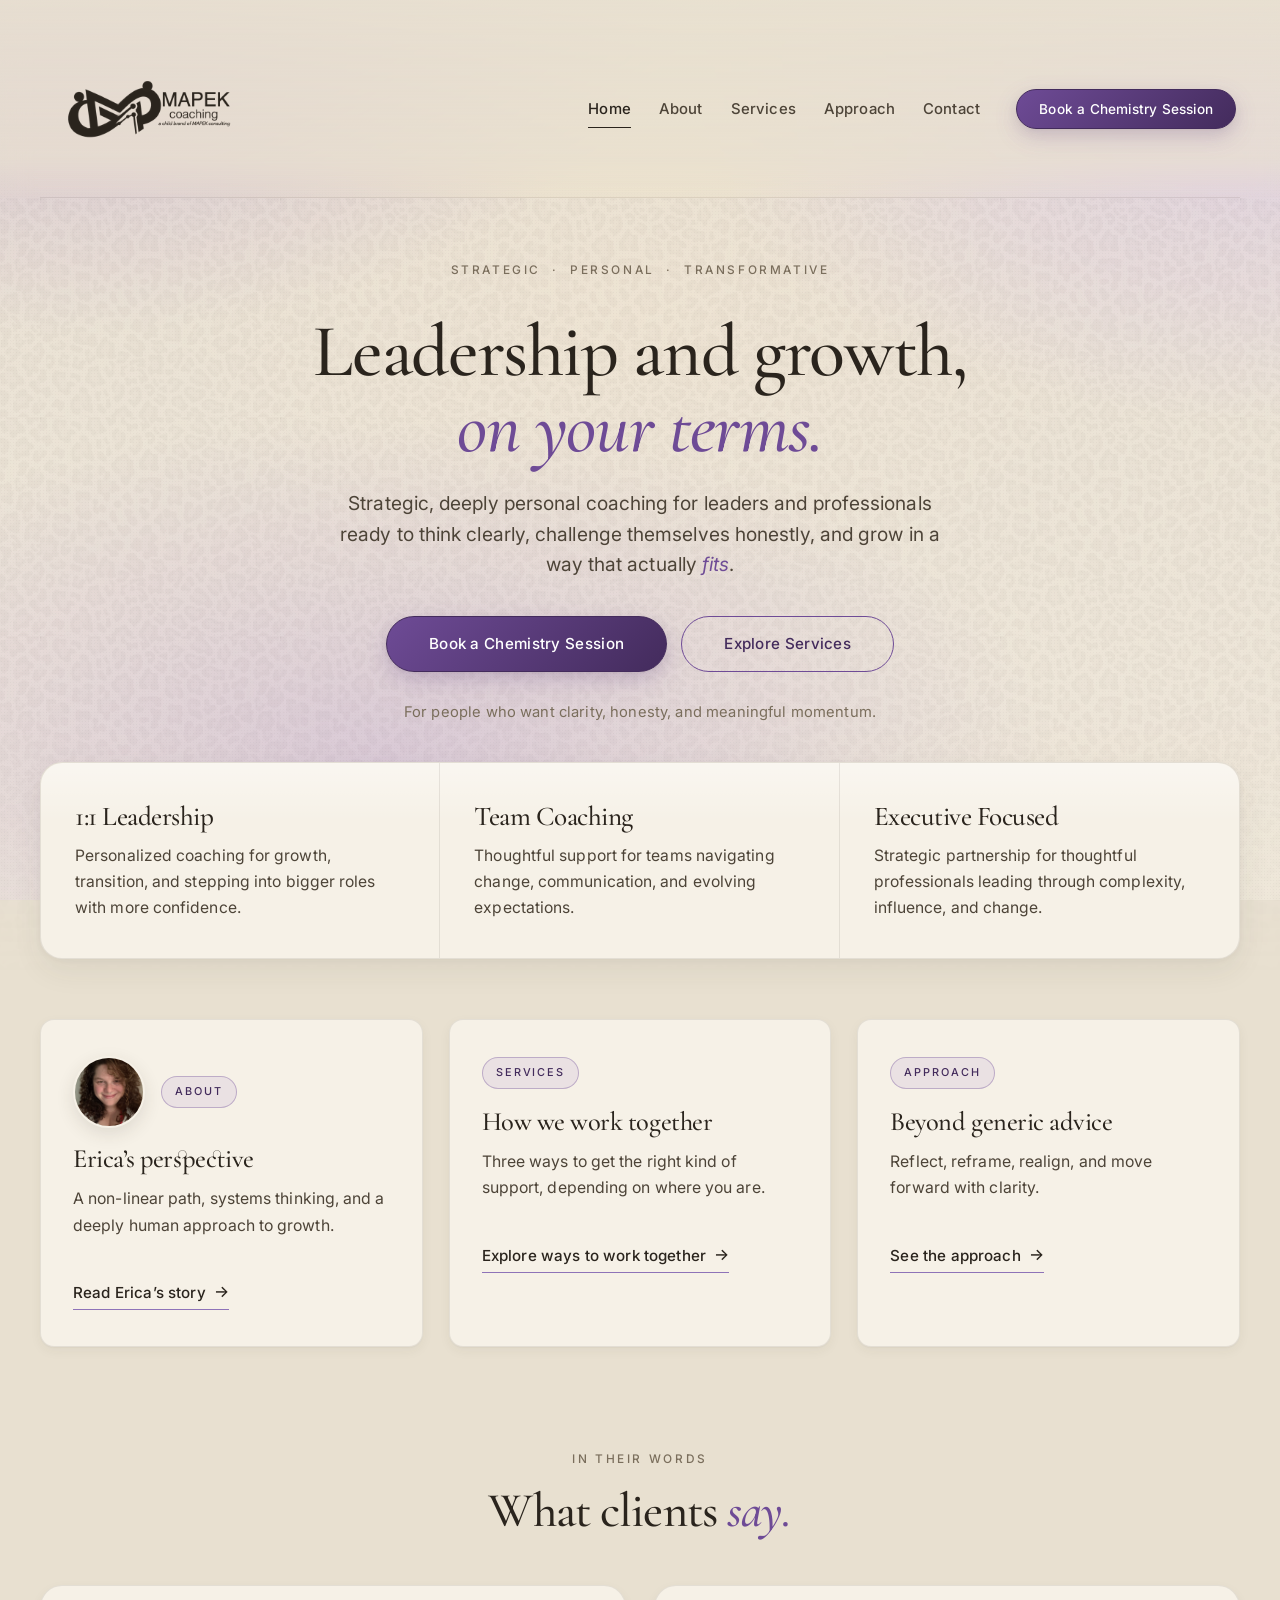
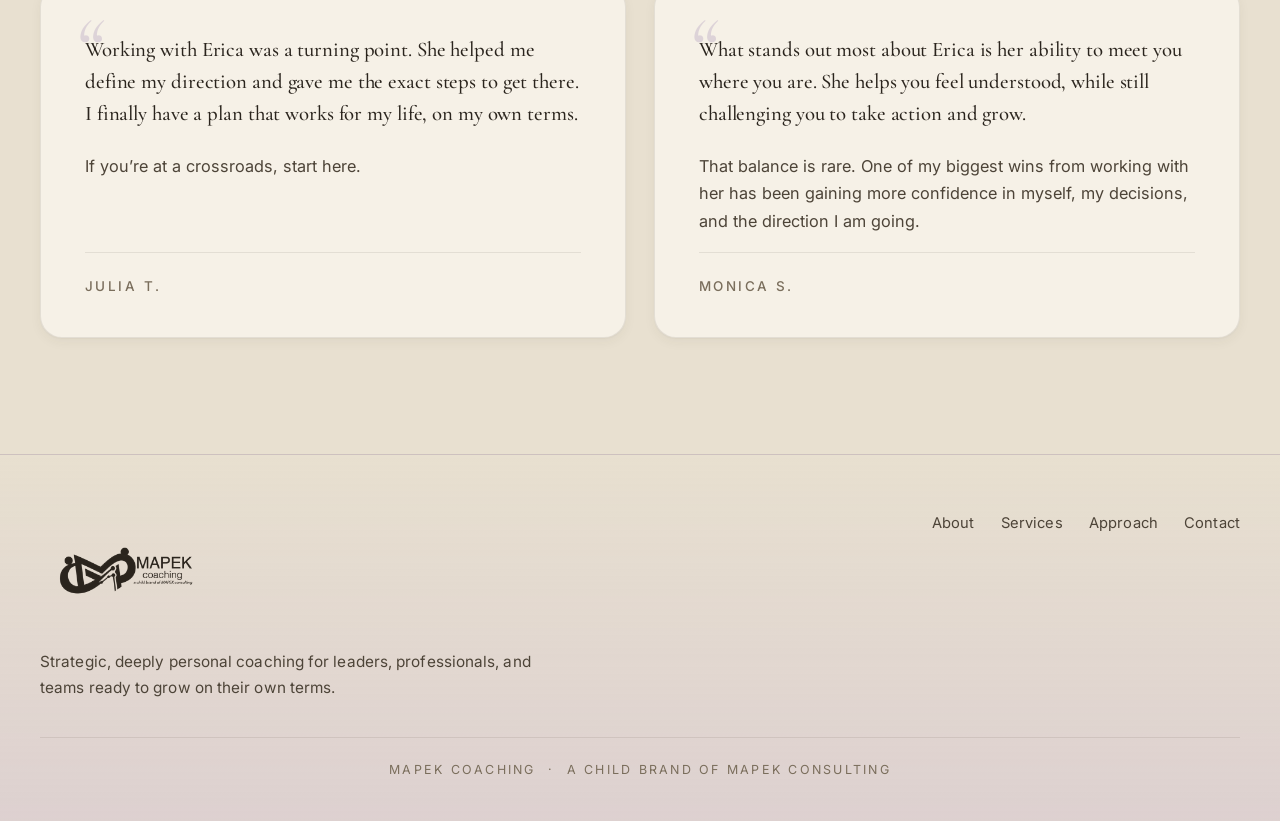
==== mapek-coaching-stone-v8/index.html @ 9cf82e0c "Updated colorscheme and pictures added" ====
<!DOCTYPE html>
<html lang="en">
<head>
  <meta charset="UTF-8" />
  <meta name="viewport" content="width=device-width, initial-scale=1.0" />
  <title>MAPEK Coaching · Strategic, deeply personal coaching</title>
  <meta name="description" content="Strategic, deeply personal coaching for leaders and professionals navigating growth and change." />
  <link rel="preconnect" href="https://fonts.googleapis.com">
  <link rel="preconnect" href="https://fonts.gstatic.com" crossorigin>
  <link href="https://fonts.googleapis.com/css2?family=Cormorant+Garamond:ital,wght@0,500;0,600;0,700;1,500&family=Inter:wght@300;400;500;600&display=swap" rel="stylesheet">
  <link rel="stylesheet" href="styles.css?v=22" />
</head>
<body class="page-body home-page">
  <header class="site-header" id="top">
    <div class="container nav-wrap">
      <a class="brand" href="index.html" aria-label="MAPEK Coaching home">
        <img class="logo-img" src="assets/logo-dark.png" alt="MAPEK Coaching">
      </a>

      <button class="nav-toggle" id="navToggle" aria-expanded="false" aria-label="Toggle menu">
        <span></span><span></span><span></span>
      </button>

      <nav class="site-nav" id="siteNav">
        <a href="index.html" class="active">Home</a>
        <a href="about.html">About</a>
        <a href="services.html">Services</a>
        <a href="approach.html">Approach</a>
        <a href="contact.html">Contact</a>
        <a class="btn btn-nav btn-primary" href="https://outlook.office.com/book/MAPEKConsultingMeetingswithErica@kohos.me/?ismsaljsauthenabled">Book a Chemistry Session</a>
      </nav>
    </div>
  </header>

  <main>

    <section class="hero">
      <div class="container hero-grid">
        <div class="hero-copy">
          <p class="eyebrow">Strategic &nbsp;·&nbsp; Personal &nbsp;·&nbsp; Transformative</p>
          <h1>Leadership and growth,<br><em>on your terms.</em></h1>
          <p class="hero-sub">
            Strategic, deeply personal coaching for leaders and professionals ready to think clearly, challenge themselves honestly, and grow in a way that actually <em>fits</em>.
          </p>
          <div class="hero-actions">
            <a class="btn btn-lg btn-primary" href="https://outlook.office.com/book/MAPEKConsultingMeetingswithErica@kohos.me/?ismsaljsauthenabled">Book a Chemistry Session</a>
            <a class="btn btn-lg btn-secondary" href="services.html">Explore Services</a>
          </div>
          <p class="hero-note">For people who want clarity, honesty, and meaningful momentum.</p>
        </div>
      </div>

      <div class="container">
        <div class="services-band">
          <article>
            <h3>1:1 Leadership</h3>
            <p>Personalized coaching for growth, transition, and stepping into bigger roles with more confidence.</p>
          </article>
          <article>
            <h3>Team Coaching</h3>
            <p>Thoughtful support for teams navigating change, communication, and evolving expectations.</p>
          </article>
          <article>
            <h3>Executive Focused</h3>
            <p>Strategic partnership for thoughtful professionals leading through complexity, influence, and change.</p>
          </article>
        </div>
      </div>
    </section>

    <section class="section preview-section">
      <div class="container cards three">
        <article class="card service-card">
          <div style="display:flex; align-items:center; gap:16px; margin-bottom:16px;">
            <div class="portrait-circle">
              <img src="assets/erica-portrait.jpg" alt="Erica">
            </div>
            <span class="card-tag" style="margin-bottom:0;">About</span>
          </div>
          <h3>Erica&rsquo;s perspective</h3>
          <p>A non-linear path, systems thinking, and a deeply human approach to growth.</p>
          <a class="text-link" href="about.html">Read Erica&rsquo;s story</a>
        </article>
        <article class="card service-card">
          <span class="card-tag">Services</span>
          <h3>How we work together</h3>
          <p>Three ways to get the right kind of support, depending on where you are.</p>
          <a class="text-link" href="services.html">Explore ways to work together</a>
        </article>
        <article class="card service-card">
          <span class="card-tag">Approach</span>
          <h3>Beyond generic advice</h3>
          <p>Reflect, reframe, realign, and move forward with clarity.</p>
          <a class="text-link" href="approach.html">See the approach</a>
        </article>
      </div>
    </section>

    <section class="section testimonials-section">
      <div class="container">
        <div class="section-heading">
          <p class="eyebrow">In their words</p>
          <h2>What clients <em>say.</em></h2>
        </div>

        <div class="testimonials-grid">
          <article class="testimonial-card">
            <span class="testimonial-mark" aria-hidden="true">&ldquo;</span>
            <p>Working with Erica was a turning point. She helped me define my direction and gave me the exact steps to get there. I finally have a plan that works for my life, on my own terms.</p>
            <p class="testimonial-body">If you&rsquo;re at a crossroads, start here.</p>
            <div class="testimonial-attribution">
              <span class="attribution-mark"></span>
              <span class="attribution-name">Julia T.</span>
            </div>
          </article>

          <article class="testimonial-card">
            <span class="testimonial-mark" aria-hidden="true">&ldquo;</span>
            <p>What stands out most about Erica is her ability to meet you where you are. She helps you feel understood, while still challenging you to take action and grow.</p>
            <p class="testimonial-body">That balance is rare. One of my biggest wins from working with her has been gaining more confidence in myself, my decisions, and the direction I am going.</p>
            <div class="testimonial-attribution">
              <span class="attribution-mark"></span>
              <span class="attribution-name">Monica S.</span>
            </div>
          </article>
        </div>
      </div>
    </section>

  </main>

  <footer class="site-footer">
    <div class="container footer-grid">
      <div>
        <div class="brand footer-brand">
          <img class="logo-img footer-logo" src="assets/logo-dark.png" alt="MAPEK Coaching">
        </div>
        <p class="footer-copy">Strategic, deeply personal coaching for leaders, professionals, and teams ready to grow on their own terms.</p>
      </div>
      <div class="footer-links">
        <a href="about.html">About</a>
        <a href="services.html">Services</a>
        <a href="approach.html">Approach</a>
        <a href="contact.html">Contact</a>
      </div>
    </div>
    <div class="container">
      <div class="footer-sub">MAPEK Coaching &nbsp;·&nbsp; A child brand of MAPEK Consulting</div>
    </div>
  </footer>

  <script src="script.js"></script>
</body>
</html>
---- mapek-coaching-stone-v8/styles.css ----
/* ==========================================================================
   MAPEK Coaching — Stone & Brass Edition
   Premium institution-level typography, warm taupe palette,
   architectural spacing, refined detailing.
   ========================================================================== */

*, *::before, *::after { box-sizing: border-box; }

:root {
  /* ----- Color: warm stone base ----- */
  --stone-50:  #F6F1E7;   /* lightest paper */
  --stone-100: #EFE8D9;   /* card surface */
  --stone-200: #E8E0D0;   /* page background */
  --stone-300: #DDD2BE;   /* hairline / divider tint */
  --stone-400: #C8BBA1;   /* mid stone */
  --stone-500: #A99B82;   /* muted accent */

  /* ----- Color: ink ----- */
  --ink-900: #2A241D;     /* primary heading ink */
  --ink-800: #3A332A;     /* primary body */
  --ink-700: #4D4438;     /* secondary body */
  --ink-500: #7A6E5C;     /* eyebrow / muted */
  --ink-400: #948877;     /* subtlest text */

  /* ----- Color: warm metallics & accents ----- */
  --brass-600: #8A6F46;   /* deep brass — kept as secondary warmth */
  --brass-500: #A8886A;
  --brass-400: #C7A887;

  /* ----- Color: plum / lilac (primary accent system) ----- */
  --plum-700:  #432B5C;   /* deep aubergine */
  --plum-600:  #6E4B96;   /* primary accent: italic emphasis, eyebrow rules */
  --plum-500:  #8E73B8;   /* mid mauve-violet */
  --lilac-400: #B89BD1;   /* clear lilac */
  --lilac-300: #D6C2EC;   /* soft lilac wash */
  --lilac-200: #E5D6F3;   /* faintest lilac */
  --terracotta: #B36A4A;

  /* ----- Lines & shadows ----- */
  --line:        rgba(58, 51, 42, 0.10);
  --line-strong: rgba(58, 51, 42, 0.18);
  --line-hair:   rgba(58, 51, 42, 0.06);

  --shadow-xs: 0 1px 2px rgba(58, 51, 42, 0.04);
  --shadow-sm: 0 4px 12px rgba(58, 51, 42, 0.05), 0 1px 2px rgba(58, 51, 42, 0.04);
  --shadow-md: 0 12px 30px rgba(58, 51, 42, 0.07), 0 2px 6px rgba(58, 51, 42, 0.04);
  --shadow-lg: 0 24px 60px rgba(58, 51, 42, 0.10), 0 4px 12px rgba(58, 51, 42, 0.05);

  /* ----- Layout tokens ----- */
  --radius-sm: 6px;
  --radius:    14px;
  --radius-lg: 22px;
  --container: 1200px;
  --container-narrow: 840px;
}

/* ==========================================================================
   Base typography & layout
   ========================================================================== */
html {
  scroll-behavior: smooth;
  -webkit-font-smoothing: antialiased;
  -moz-osx-font-smoothing: grayscale;
  text-rendering: optimizeLegibility;
}

body.page-body {
  margin: 0;
  color: var(--ink-800);
  font-family: "Inter", system-ui, -apple-system, "Segoe UI", sans-serif;
  font-weight: 400;
  font-size: 17px;
  line-height: 1.65;
  letter-spacing: 0.005em;
  background-color: var(--stone-200);
  background-image:
    /* large lilac pool upper-left */
    radial-gradient(ellipse 70% 60% at 5% -5%, rgba(184, 155, 209, 0.55), transparent 70%),
    /* secondary lilac sweep */
    radial-gradient(ellipse 65% 50% at 100% 12%, rgba(214, 194, 236, 0.55), transparent 70%),
    /* warm cream interlude */
    radial-gradient(ellipse 55% 45% at 50% 35%, rgba(245, 230, 205, 0.32), transparent 70%),
    /* lilac wash mid-bottom */
    radial-gradient(ellipse 75% 55% at 30% 85%, rgba(184, 155, 209, 0.40), transparent 70%),
    /* deeper plum vignette bottom */
    radial-gradient(ellipse 80% 50% at 50% 115%, rgba(67, 43, 92, 0.10), transparent 65%),
    linear-gradient(180deg, var(--stone-200) 0%, var(--stone-100) 100%);
  background-attachment: fixed;
  overflow-x: hidden;
  position: relative;
  min-height: 100vh;
}

/* Subtle paper grain — premium detail */
body.page-body::before {
  content: "";
  position: fixed;
  inset: 0;
  pointer-events: none;
  z-index: 0;
  background-image:
    radial-gradient(rgba(58, 51, 42, 0.06) 0.5px, transparent 0.5px),
    radial-gradient(rgba(107, 79, 112, 0.04) 0.6px, transparent 0.6px);
  background-size: 3px 3px, 7px 7px;
  background-position: 0 0, 1px 2px;
  opacity: 0.55;
  mix-blend-mode: multiply;
}

img { max-width: 100%; display: block; }

a { color: var(--plum-600); }

main, .site-header, .site-footer {
  position: relative;
  z-index: 1;
}

.container {
  width: min(calc(100% - 40px), var(--container));
  margin: 0 auto;
}

.narrow {
  max-width: var(--container-narrow);
  margin-left: auto;
  margin-right: auto;
}

.center { text-align: center; }

/* ==========================================================================
   Typography scale
   ========================================================================== */
h1, h2, h3, h4, p, blockquote, ul { margin-top: 0; }

h1, h2, h3, h4 {
  font-family: "Cormorant Garamond", "Cormorant", Georgia, serif;
  font-weight: 500;
  color: var(--ink-900);
  letter-spacing: -0.018em;
  font-feature-settings: "liga", "dlig", "kern";
}

h1 {
  font-size: clamp(2.6rem, 5.8vw, 5rem);
  line-height: 1.02;
  margin: 18px 0 22px;
  font-weight: 500;
}

h2 {
  font-size: clamp(2.1rem, 3.8vw, 3.6rem);
  line-height: 1.06;
  margin-bottom: 18px;
}

h3 {
  font-size: 1.85rem;
  line-height: 1.18;
  margin-bottom: 12px;
  font-weight: 500;
}

h1 em, h2 em, h3 em {
  font-style: italic;
  color: var(--plum-600);
  font-weight: 500;
}

p {
  margin: 0 0 18px;
  color: var(--ink-700);
  line-height: 1.75;
}

p:last-child { margin-bottom: 0; }

em { font-style: italic; }

/* ==========================================================================
   Eyebrows & pills
   ========================================================================== */
.eyebrow {
  display: inline-flex;
  align-items: center;
  gap: 12px;
  font-family: "Inter", sans-serif;
  font-size: 0.74rem;
  font-weight: 500;
  letter-spacing: 0.22em;
  text-transform: uppercase;
  color: var(--ink-500);
  margin: 0 0 16px;
  position: relative;
}

.eyebrow::before { display: none; }

/* Centered eyebrow gets bookended rules */
.center .eyebrow {
  justify-content: center;
}

.center .eyebrow::after { display: none; }

/* tag/pill */
.pill, .card-tag {
  display: inline-flex;
  align-items: center;
  font-family: "Inter", sans-serif;
  padding: 8px 16px;
  border-radius: 999px;
  background: rgba(184, 155, 209, 0.18);
  border: 1px solid rgba(110, 75, 150, 0.36);
  color: var(--plum-700);
  font-size: 0.72rem;
  font-weight: 500;
  letter-spacing: 0.18em;
  text-transform: uppercase;
}

.card-tag {
  font-size: 0.68rem;
  padding: 6px 13px;
  margin-bottom: 18px;
}

/* ==========================================================================
   Header & navigation
   ========================================================================== */
.site-header {
  padding: 22px 0 0;
  position: sticky;
  top: 0;
  z-index: 50;
  background:
    linear-gradient(180deg, rgba(232, 224, 208, 0.92) 0%, rgba(232, 224, 208, 0.70) 80%, transparent 100%);
  backdrop-filter: blur(14px) saturate(120%);
  -webkit-backdrop-filter: blur(14px) saturate(120%);
}

.nav-wrap {
  display: flex;
  align-items: center;
  justify-content: space-between;
  gap: 18px;
  padding: 14px 4px;
  border-bottom: 1px solid var(--line);
}

.brand {
  display: inline-flex;
  align-items: center;
  text-decoration: none;
  color: var(--ink-900);
}

.logo-img {
  width: 220px;
  max-width: 100%;
  height: auto;
  display: block;
  object-fit: contain;
  flex: 0 0 auto;
}

.footer-logo { width: 180px; }

.site-nav {
  display: flex;
  align-items: center;
  gap: 28px;
}

.site-nav a {
  text-decoration: none;
  color: var(--ink-700);
  font-size: 0.93rem;
  font-weight: 500;
  letter-spacing: 0.01em;
  position: relative;
  padding: 6px 0;
  transition: color 0.2s ease;
}

.site-nav a:not(.btn)::after {
  content: "";
  position: absolute;
  bottom: 0;
  left: 0;
  right: 0;
  height: 1px;
  background: var(--ink-900);
  transform: scaleX(0);
  transform-origin: center;
  transition: transform 0.3s cubic-bezier(0.65, 0, 0.35, 1);
}

.site-nav a:not(.btn):hover { color: var(--ink-900); }
.site-nav a:not(.btn):hover::after { transform: scaleX(1); }
.site-nav a.active { color: var(--ink-900); }
.site-nav a.active::after { transform: scaleX(1); }

.nav-toggle {
  display: none;
  border: none;
  background: transparent;
  padding: 6px;
  cursor: pointer;
}
.nav-toggle span {
  display: block;
  width: 24px;
  height: 1.5px;
  background: var(--ink-900);
  border-radius: 2px;
  margin: 5px 0;
  transition: transform 0.3s ease;
}

/* ==========================================================================
   Buttons
   ========================================================================== */
/* ==========================================================================
   Buttons
   ----------------------------------------------------------------------------
   Architecture:
     .btn              → base button (neutral default size)
     .btn-lg           → SIZE modifier: large hero/CTA
     .btn-nav          → SIZE modifier: compact navbar button
     .btn-primary      → COLOR modifier: filled plum
     .btn-secondary    → COLOR modifier: outlined plum
   Buttons get one size modifier and one color modifier.
   ========================================================================== */

/* ----- Base ----- */
.btn {
  display: inline-flex;
  align-items: center;
  justify-content: center;
  gap: 10px;
  width: auto;
  min-width: 0;
  height: 46px;
  padding: 0 28px;
  margin: 0;
  border-radius: 999px;
  border: 1px solid transparent;
  box-sizing: border-box;
  font-family: "Inter", sans-serif;
  font-size: 0.9rem;
  font-weight: 500;
  letter-spacing: 0.02em;
  line-height: 1;
  text-decoration: none;
  white-space: nowrap;
  cursor: pointer;
  vertical-align: middle;
  transition:
    transform 0.25s cubic-bezier(0.65, 0, 0.35, 1),
    box-shadow 0.25s ease,
    background-color 0.25s ease,
    border-color 0.25s ease,
    color 0.25s ease;
}

/* ----- Size modifiers ----- */
.btn.btn-lg {
  height: 56px;
  padding: 0 42px;
  font-size: 0.95rem;
}

.btn.btn-nav {
  height: 40px;
  padding: 0 22px;
  font-size: 0.85rem;
  letter-spacing: 0.015em;
  margin-left: 8px;
}

/* ----- Color modifiers ----- */
.btn.btn-primary,
a.btn.btn-primary {
  color: #ffffff;
  background: linear-gradient(135deg, var(--plum-600) 0%, var(--plum-700) 100%);
  border-color: var(--plum-700);
  box-shadow: var(--shadow-sm), 0 8px 22px rgba(110, 75, 150, 0.22);
}

.btn.btn-primary:hover,
a.btn.btn-primary:hover {
  color: #ffffff;
  transform: translateY(-1px);
  box-shadow: var(--shadow-md), 0 16px 36px rgba(110, 75, 150, 0.36);
  background: linear-gradient(135deg, #7B57A8 0%, var(--plum-600) 100%);
}

.btn.btn-secondary,
a.btn.btn-secondary {
  color: var(--plum-700);
  background: transparent;
  border-color: var(--plum-600);
}

.btn.btn-secondary:hover,
a.btn.btn-secondary:hover {
  background: var(--plum-600);
  color: #ffffff;
  border-color: var(--plum-600);
  transform: translateY(-1px);
  box-shadow: var(--shadow-sm), 0 8px 20px rgba(110, 75, 150, 0.20);
}

/* ----- Inside the nav, prevent the underline animation on the button ----- */
.site-nav a.btn::after { display: none; }

/* ----- Arrow icon support ----- */
.btn .arrow {
  display: inline-block;
  transition: transform 0.3s ease;
}

.btn:hover .arrow { transform: translateX(3px); }

/* ==========================================================================
   Hero (home)
   ========================================================================== */
.hero {
  position: relative;
  padding: 56px 0 24px;
}

.hero-grid {
  display: grid;
  grid-template-columns: 1fr;
  gap: 36px;
  align-items: center;
}

.hero-copy {
  max-width: 780px;
  margin: 0 auto;
  text-align: center;
}

.hero-sub {
  font-size: 1.20rem;
  line-height: 1.6;
  color: var(--ink-700);
  max-width: 640px;
  margin: 0 auto 36px;
}

.hero-sub em {
  font-style: italic;
  color: var(--plum-600);
}

.hero-actions {
  display: flex;
  justify-content: center;
  gap: 14px;
  margin-top: 30px;
  flex-wrap: wrap;
}

.hero-actions .btn { min-width: 180px; }

.hero-note {
  margin-top: 28px;
  font-size: 0.92rem;
  color: var(--ink-500);
  letter-spacing: 0.01em;
  max-width: 38rem;
  margin-left: auto;
  margin-right: auto;
}

/* Hero ornament (architectural detail) */
.hero-ornament {
  display: flex;
  justify-content: center;
  align-items: center;
  gap: 14px;
  margin: 8px auto 0;
  color: var(--plum-500);
  font-size: 0.78rem;
  letter-spacing: 0.32em;
  text-transform: uppercase;
}

.hero-ornament::before,
.hero-ornament::after {
  content: "";
  width: 60px;
  height: 1px;
  background: linear-gradient(90deg, transparent, var(--plum-500), transparent);
}

/* ==========================================================================
   Sections
   ========================================================================== */
.section {
  padding: 80px 0;
  position: relative;
}

.preview-section { padding-top: 36px; }

.inner-hero {
  position: relative;
  padding: 68px 0 24px;
}

.inner-title {
  margin-bottom: 18px;
}

.section-sub {
  color: var(--ink-700);
  font-size: 1.12rem;
  line-height: 1.7;
  max-width: 640px;
  margin: 0 auto;
}

.center .section-sub { margin-left: auto; margin-right: auto; }

/* ==========================================================================
   Services band (home)
   ========================================================================== */
.services-band {
  margin-top: 36px;
  display: grid;
  grid-template-columns: repeat(3, 1fr);
  gap: 0;
  background: var(--stone-50);
  border: 1px solid var(--line);
  border-radius: var(--radius-lg);
  overflow: hidden;
  box-shadow: var(--shadow-md);
  position: relative;
}

.services-band::before {
  content: "";
  position: absolute;
  inset: 0;
  border-radius: var(--radius-lg);
  pointer-events: none;
  background: linear-gradient(180deg, rgba(255, 255, 255, 0.4), transparent 30%);
  z-index: 0;
}

.services-band article {
  position: relative;
  z-index: 1;
  padding: 38px 34px;
  border-right: 1px solid var(--line);
  transition: background-color 0.3s ease;
}

.services-band article:last-child { border-right: none; }

.services-band article:hover {
  background: rgba(184, 155, 209, 0.10);
}

.services-band h3 {
  font-size: 1.7rem;
  margin-bottom: 10px;
}

.services-band p {
  color: var(--ink-700);
  line-height: 1.65;
  font-size: 0.98rem;
  margin: 0;
}

/* ==========================================================================
   Cards (preview, services, contact)
   ========================================================================== */
.cards.three,
.steps {
  display: grid;
  grid-template-columns: repeat(3, 1fr);
  gap: 26px;
}

.steps {
  grid-template-columns: repeat(4, 1fr);
  gap: 20px;
}

.card,
.step {
  position: relative;
  padding: 36px 32px;
  background: var(--stone-50);
  border: 1px solid var(--line);
  border-radius: var(--radius);
  box-shadow: var(--shadow-sm);
  transition:
    transform 0.32s cubic-bezier(0.65, 0, 0.35, 1),
    box-shadow 0.32s ease,
    border-color 0.32s ease;
}

.card:hover,
.step:hover {
  transform: translateY(-4px);
  box-shadow: var(--shadow-md);
  border-color: var(--line-strong);
}

.card h3 {
  font-size: 1.65rem;
  margin-bottom: 10px;
}

.card p {
  color: var(--ink-700);
  font-size: 0.99rem;
  line-height: 1.7;
}

.card .text-link {
  margin-top: 22px;
}

/* Step (numbered) cards */
.step span.step-num {
  display: inline-flex;
  align-items: center;
  justify-content: center;
  width: 46px;
  height: 46px;
  border-radius: 999px;
  background: linear-gradient(135deg, rgba(184, 155, 209, 0.45), rgba(214, 194, 236, 0.30));
  border: 1px solid rgba(110, 75, 150, 0.45);
  color: var(--plum-700);
  font-family: "Cormorant Garamond", serif;
  font-size: 1.3rem;
  font-weight: 600;
  margin-bottom: 22px;
  letter-spacing: -0.02em;
  box-shadow: 0 4px 14px rgba(110, 75, 150, 0.14);
}

.step h3 {
  font-size: 1.55rem;
  margin-bottom: 10px;
}

.step p {
  font-size: 0.96rem;
  line-height: 1.65;
  color: var(--ink-700);
}

/* ==========================================================================
   Split layout (about)
   ========================================================================== */
.split {
  display: grid;
  grid-template-columns: 1.15fr 0.85fr;
  gap: 28px;
  align-items: start;
}

.split .card {
  padding: 42px 38px;
}

/* ==========================================================================
   Lists
   ========================================================================== */
.clean-list {
  list-style: none;
  padding: 0;
  margin: 0;
  display: grid;
  gap: 14px;
}

.clean-list li {
  position: relative;
  padding-left: 24px;
  color: var(--ink-700);
  line-height: 1.65;
}

.clean-list li::before {
  content: "";
  position: absolute;
  left: 4px;
  top: 0.6em;
  width: 6px;
  height: 6px;
  background: linear-gradient(135deg, var(--plum-500), var(--plum-700));
  transform: rotate(45deg);
  border-radius: 1px;
  box-shadow: 0 1px 2px rgba(58, 51, 42, 0.18);
}

.clean-list.compact { gap: 10px; }
.clean-list.compact li { font-size: 0.96rem; }

/* ==========================================================================
   Blockquote (premium pull-quote)
   ========================================================================== */
blockquote {
  margin: 32px 0 0;
  padding: 22px 0 22px 26px;
  border-left: 2px solid var(--plum-500);
  font-family: "Cormorant Garamond", serif;
  font-size: 1.55rem;
  line-height: 1.4;
  font-style: italic;
  color: var(--ink-900);
  font-weight: 500;
  letter-spacing: -0.005em;
}

blockquote em {
  color: var(--plum-600);
}

blockquote::before {
  content: "";
  display: none;
}

/* ==========================================================================
   Text link (in-prose link with underline)
   ========================================================================== */
.text-link {
  display: inline-flex;
  align-items: center;
  gap: 8px;
  margin-top: 18px;
  color: var(--ink-900);
  text-decoration: none;
  font-weight: 500;
  font-size: 0.95rem;
  letter-spacing: 0.01em;
  border-bottom: 1px solid var(--plum-500);
  padding-bottom: 3px;
  transition: color 0.25s ease, border-color 0.25s ease, gap 0.25s ease;
}

.text-link::after {
  content: "→";
  font-size: 1.05em;
  transition: transform 0.3s ease;
}

.text-link:hover {
  color: var(--plum-600);
  border-bottom-color: var(--plum-600);
}

.text-link:hover::after {
  transform: translateX(3px);
}

/* ==========================================================================
   Contact page
   ========================================================================== */
.contact-experience { padding-top: 36px; }

.contact-grid {
  display: grid;
  grid-template-columns: 1.15fr 0.85fr;
  gap: 26px;
  align-items: stretch;
}

.contact-card {
  min-height: 100%;
  padding: 44px 38px;
  display: flex;
  flex-direction: column;
}

.contact-primary {
  background:
    linear-gradient(135deg, rgba(184, 155, 209, 0.32), rgba(255, 255, 255, 0)) ,
    var(--stone-50);
  border-color: rgba(110, 75, 150, 0.32);
  box-shadow: var(--shadow-sm), 0 16px 40px rgba(110, 75, 150, 0.10);
}

.contact-card h3 {
  font-size: 2rem;
  margin: 6px 0 14px;
}

.contact-card p {
  max-width: 36rem;
}

.contact-actions {
  margin-top: auto;
  padding-top: 24px;
  display: flex;
  gap: 14px;
  flex-wrap: wrap;
}

.contact-actions .btn { min-width: 200px; }

.micro-note {
  margin-top: 18px;
  font-size: 0.88rem;
  color: var(--ink-500);
  letter-spacing: 0.01em;
}

/* ==========================================================================
   Footer
   ========================================================================== */
.site-footer {
  margin-top: 60px;
  padding: 56px 0 40px;
  border-top: 1px solid var(--line);
  background: linear-gradient(180deg, transparent 0%, rgba(184, 155, 209, 0.22) 100%);
}

.footer-grid {
  display: grid;
  grid-template-columns: 1.5fr 1fr;
  gap: 32px;
  align-items: start;
}

.footer-brand { margin-bottom: 18px; }

.footer-copy {
  color: var(--ink-700);
  font-size: 0.96rem;
  line-height: 1.7;
  max-width: 32rem;
  margin: 0;
}

.footer-links {
  display: flex;
  gap: 26px;
  flex-wrap: wrap;
  justify-content: flex-end;
}

.footer-links a {
  color: var(--ink-700);
  text-decoration: none;
  font-size: 0.92rem;
  letter-spacing: 0.01em;
  transition: color 0.2s ease;
  position: relative;
  padding-bottom: 2px;
}

.footer-links a::after {
  content: "";
  position: absolute;
  left: 0;
  right: 0;
  bottom: 0;
  height: 1px;
  background: currentColor;
  transform: scaleX(0);
  transform-origin: left;
  transition: transform 0.3s ease;
}

.footer-links a:hover {
  color: var(--ink-900);
}

.footer-links a:hover::after { transform: scaleX(1); }

.footer-sub {
  margin-top: 36px;
  padding-top: 22px;
  border-top: 1px solid var(--line);
  text-align: center;
  color: var(--ink-500);
  font-size: 0.78rem;
  letter-spacing: 0.18em;
  text-transform: uppercase;
}

/* ==========================================================================
   Page-specific gentle tints (so each page has its own personality)
   ========================================================================== */
body.about-page {
  background-image:
    radial-gradient(ellipse 70% 55% at 95% -5%, rgba(184, 155, 209, 0.55), transparent 70%),
    radial-gradient(ellipse 55% 45% at 0% 25%, rgba(245, 230, 205, 0.30), transparent 65%),
    radial-gradient(ellipse 70% 55% at 50% 95%, rgba(214, 194, 236, 0.45), transparent 70%),
    radial-gradient(ellipse 80% 50% at 50% 115%, rgba(67, 43, 92, 0.10), transparent 65%),
    linear-gradient(180deg, var(--stone-200) 0%, var(--stone-100) 100%);
}

body.services-page {
  background-image:
    radial-gradient(ellipse 70% 55% at 0% -5%, rgba(184, 155, 209, 0.55), transparent 70%),
    radial-gradient(ellipse 60% 50% at 100% 22%, rgba(245, 230, 205, 0.34), transparent 65%),
    radial-gradient(ellipse 70% 55% at 70% 92%, rgba(214, 194, 236, 0.50), transparent 70%),
    radial-gradient(ellipse 80% 50% at 50% 115%, rgba(67, 43, 92, 0.10), transparent 65%),
    linear-gradient(180deg, var(--stone-200) 0%, var(--stone-100) 100%);
}

body.approach-page {
  background-image:
    radial-gradient(ellipse 65% 50% at 50% -5%, rgba(184, 155, 209, 0.58), transparent 70%),
    radial-gradient(ellipse 55% 60% at 0% 70%, rgba(245, 230, 205, 0.26), transparent 65%),
    radial-gradient(ellipse 60% 60% at 100% 80%, rgba(214, 194, 236, 0.50), transparent 70%),
    radial-gradient(ellipse 80% 50% at 50% 115%, rgba(67, 43, 92, 0.10), transparent 65%),
    linear-gradient(180deg, var(--stone-200) 0%, var(--stone-100) 100%);
}

body.contact-page {
  background-image:
    radial-gradient(ellipse 60% 60% at 100% -5%, rgba(184, 155, 209, 0.60), transparent 70%),
    radial-gradient(ellipse 55% 50% at 0% 50%, rgba(245, 230, 205, 0.30), transparent 65%),
    radial-gradient(ellipse 60% 55% at 55% 95%, rgba(214, 194, 236, 0.50), transparent 70%),
    radial-gradient(ellipse 80% 50% at 50% 115%, rgba(67, 43, 92, 0.10), transparent 65%),
    linear-gradient(180deg, var(--stone-200) 0%, var(--stone-100) 100%);
}

/* ==========================================================================
   Responsive
   ========================================================================== */
@media (max-width: 1024px) {
  .section { padding: 64px 0; }
  .inner-hero { padding-top: 56px; }
  .hero { padding-top: 44px; }
}

@media (max-width: 880px) {
  :root { --container: 1180px; }
  .container { width: min(calc(100% - 32px), var(--container)); }

  .split,
  .steps,
  .cards.three,
  .services-band,
  .contact-grid,
  .footer-grid {
    grid-template-columns: 1fr;
  }
  .footer-links { justify-content: flex-start; }
  .services-band article {
    border-right: none;
    border-bottom: 1px solid var(--line);
  }
  .services-band article:last-child { border-bottom: none; }

  .hero { padding-top: 36px; }
  .inner-hero { padding-top: 40px; }
  .section { padding: 52px 0; }
  .site-footer { padding: 44px 0 32px; }

  .nav-toggle { display: block; }

  .site-nav {
    display: none;
    position: absolute;
    top: calc(100% + 12px);
    right: 16px;
    left: 16px;
    padding: 22px 20px;
    border-radius: var(--radius);
    border: 1px solid var(--line);
    background: var(--stone-50);
    box-shadow: var(--shadow-lg);
    flex-direction: column;
    align-items: flex-start;
    gap: 16px;
  }
  .site-nav.open { display: flex; }

  /* Inside the mobile drawer the nav button stretches; otherwise compact */
  .site-nav.open .btn-nav {
    margin-left: 0;
    width: 100%;
    height: 48px;
  }

  .hero-actions { flex-direction: column; align-items: center; }
  .hero-actions .btn { width: 100%; max-width: 320px; }

  .card, .step, .services-band article, .contact-card { padding: 28px 24px; }
  .split .card { padding: 32px 28px; }
  .logo-img { width: 180px; }
  .footer-logo { width: 150px; }
  .footer-links a { font-size: 0.95rem; }
}

@media (max-width: 480px) {
  body.page-body { font-size: 16px; }
  .container { width: calc(100% - 28px); }
  .nav-wrap { padding: 12px 4px; }
  .logo-img { width: 160px; }
  .hero { padding-top: 24px; padding-bottom: 8px; }
  .inner-hero { padding-top: 28px; padding-bottom: 8px; }
  .section { padding: 40px 0; }
  .hero-sub { font-size: 1.05rem; }
  blockquote { font-size: 1.3rem; padding-left: 20px; }
  .contact-actions .btn { min-width: 0; width: 100%; }
}

/* ==========================================================================
   Reveal-on-scroll
   ========================================================================== */
.reveal {
  opacity: 0;
  transform: translateY(14px);
  transition: opacity 0.7s cubic-bezier(0.65, 0, 0.35, 1), transform 0.7s cubic-bezier(0.65, 0, 0.35, 1);
}

.reveal.is-visible {
  opacity: 1;
  transform: translateY(0);
}

.cards.three .reveal:nth-child(2) { transition-delay: 80ms; }
.cards.three .reveal:nth-child(3) { transition-delay: 160ms; }
.steps .reveal:nth-child(2) { transition-delay: 80ms; }
.steps .reveal:nth-child(3) { transition-delay: 160ms; }
.steps .reveal:nth-child(4) { transition-delay: 240ms; }

@media (prefers-reduced-motion: reduce) {
  .reveal { opacity: 1 !important; transform: none !important; }
  * { animation-duration: 0.01ms !important; transition-duration: 0.05ms !important; }
}

/* ==========================================================================
   Portrait treatments
   ========================================================================== */
.portrait-frame {
  position: relative;
  border-radius: var(--radius-lg);
  overflow: hidden;
  box-shadow: var(--shadow-lg);
  border: 1px solid var(--line-strong);
  background: var(--stone-100);
  isolation: isolate;
}

.portrait-frame::after {
  content: "";
  position: absolute;
  inset: 0;
  pointer-events: none;
  background:
    linear-gradient(180deg, transparent 60%, rgba(67, 43, 92, 0.10) 100%);
  z-index: 1;
}

.portrait-frame img {
  width: 100%;
  height: 100%;
  object-fit: cover;
  display: block;
}

.portrait-frame.portrait-tall { aspect-ratio: 4 / 5; }
.portrait-frame.portrait-square { aspect-ratio: 1 / 1; }
.portrait-frame.portrait-wide { aspect-ratio: 5 / 4; }

/* Decorative brass corner detail on tall portrait */
.portrait-frame.portrait-accent::before {
  content: "";
  position: absolute;
  top: -14px;
  right: -14px;
  width: 84px;
  height: 84px;
  border: 1px solid rgba(110, 75, 150, 0.45);
  border-radius: var(--radius-sm);
  z-index: 2;
  background: linear-gradient(135deg, rgba(184, 155, 209, 0.12), transparent 60%);
  backdrop-filter: blur(2px);
}

/* About page — hero with portrait */
.about-hero-grid {
  display: grid;
  grid-template-columns: 1.05fr 0.95fr;
  gap: 56px;
  align-items: center;
}

.about-hero-grid .hero-copy { max-width: 560px; text-align: left; margin: 0; }
.about-hero-grid .eyebrow { margin-left: 0; }

.about-hero-grid .portrait-frame { max-width: 460px; margin-left: auto; }

/* About page — circular portrait small accent */
.portrait-circle {
  width: 72px;
  height: 72px;
  border-radius: 999px;
  overflow: hidden;
  border: 2px solid var(--stone-50);
  box-shadow: 0 6px 18px rgba(58, 51, 42, 0.12);
  flex-shrink: 0;
  background: var(--stone-200);
}

.portrait-circle img { width: 100%; height: 100%; object-fit: cover; display: block; }

/* About page — secondary lifestyle band */
.lifestyle-band {
  display: grid;
  grid-template-columns: 0.95fr 1.05fr;
  gap: 48px;
  align-items: center;
  margin-top: 24px;
}

.lifestyle-band .portrait-frame { max-width: 540px; }

.lifestyle-band .lifestyle-copy {
  padding: 0 8px;
}

.lifestyle-band h3 {
  font-size: 2rem;
  margin-bottom: 16px;
}

/* ==========================================================================
   Testimonials
   ========================================================================== */
.testimonials-section {
  padding-top: 16px;
  padding-bottom: 56px;
}

.testimonials-grid {
  display: grid;
  grid-template-columns: 1fr 1fr;
  gap: 28px;
  margin-top: 12px;
}

.testimonial-card {
  position: relative;
  padding: 48px 44px 40px;
  background: var(--stone-50);
  border: 1px solid var(--line);
  border-radius: var(--radius-lg);
  box-shadow: var(--shadow-sm);
  transition: transform 0.32s cubic-bezier(0.65, 0, 0.35, 1), box-shadow 0.32s ease, border-color 0.32s ease;
  display: flex;
  flex-direction: column;
}

.testimonial-card:hover {
  transform: translateY(-4px);
  box-shadow: var(--shadow-md);
  border-color: var(--line-strong);
}

.testimonial-mark {
  position: absolute;
  top: 18px;
  left: 32px;
  font-family: "Cormorant Garamond", serif;
  font-style: italic;
  font-size: 5.5rem;
  line-height: 1;
  color: rgba(110, 75, 150, 0.18);
  user-select: none;
  pointer-events: none;
}

.testimonial-card p {
  font-family: "Cormorant Garamond", serif;
  font-size: 1.3rem;
  line-height: 1.55;
  color: var(--ink-900);
  font-weight: 500;
  letter-spacing: -0.005em;
  margin: 0 0 22px;
  position: relative;
  z-index: 1;
}

.testimonial-card p.testimonial-body {
  font-family: "Inter", sans-serif;
  font-size: 1.02rem;
  font-style: normal;
  line-height: 1.7;
  color: var(--ink-700);
  font-weight: 400;
  letter-spacing: 0;
  margin-bottom: 16px;
}

.testimonial-card p.testimonial-body + p.testimonial-body { margin-top: 0; }

.testimonial-attribution {
  margin-top: auto;
  padding-top: 22px;
  border-top: 1px solid var(--line);
  display: flex;
  align-items: center;
  gap: 14px;
  font-family: "Inter", sans-serif;
}

.attribution-mark { display: none; }

.attribution-name {
  font-size: 0.84rem;
  font-weight: 500;
  letter-spacing: 0.18em;
  text-transform: uppercase;
  color: var(--ink-500);
}

/* Pull quote (single, large, centered) */
.pull-quote-section {
  padding: 64px 0 48px;
}

.pull-quote {
  max-width: 820px;
  margin: 0 auto;
  text-align: center;
  padding: 0 16px;
}

.pull-quote-mark {
  display: block;
  font-family: "Cormorant Garamond", serif;
  font-style: italic;
  font-size: 5rem;
  line-height: 0.6;
  color: var(--plum-500);
  opacity: 0.55;
  margin-bottom: 14px;
}

.pull-quote blockquote {
  border-left: none;
  padding: 0;
  margin: 0;
  font-size: clamp(1.5rem, 2.5vw, 2.05rem);
  line-height: 1.4;
  color: var(--ink-900);
  font-weight: 500;
}

.pull-quote .attribution {
  margin-top: 28px;
  display: inline-flex;
  align-items: center;
  gap: 14px;
  font-family: "Inter", sans-serif;
  font-size: 0.82rem;
  font-weight: 500;
  letter-spacing: 0.22em;
  text-transform: uppercase;
  color: var(--ink-500);
}

.pull-quote .attribution::before,
.pull-quote .attribution::after { display: none; }

/* ==========================================================================
   Section heading (used above testimonials)
   ========================================================================== */
.section-heading {
  text-align: center;
  margin-bottom: 48px;
}

.section-heading h2 {
  margin-bottom: 12px;
}

.section-heading .section-sub {
  margin-top: 6px;
}

/* ==========================================================================
   Responsive (portraits & testimonials)
   ========================================================================== */
@media (max-width: 880px) {
  .about-hero-grid,
  .lifestyle-band,
  .testimonials-grid {
    grid-template-columns: 1fr;
    gap: 32px;
  }

  .about-hero-grid .hero-copy { text-align: center; max-width: 100%; }
  .about-hero-grid .eyebrow { justify-content: center; }
  .about-hero-grid .eyebrow::after { display: none; }
  .about-hero-grid .portrait-frame { margin: 0 auto; max-width: 380px; }
  .lifestyle-band .portrait-frame { margin: 0 auto; max-width: 480px; }
  .lifestyle-band .lifestyle-copy { text-align: center; }

  .testimonial-card { padding: 38px 28px 32px; }
  .testimonial-mark { left: 22px; font-size: 4.5rem; }
  .testimonial-card p { font-size: 1.18rem; }

  .pull-quote-section { padding: 48px 0 36px; }
  .pull-quote-mark { font-size: 4rem; }
}

@media (max-width: 480px) {
  .testimonial-card p.testimonial-body { font-size: 0.98rem; }
  .pull-quote .attribution { font-size: 0.76rem; letter-spacing: 0.18em; }
}

/* ==========================================================================
   Triptych — three-photo editorial gallery (About page)
   ========================================================================== */
.portrait-triptych {
  display: grid;
  grid-template-columns: repeat(3, 1fr);
  gap: 24px;
  align-items: end;
  margin-top: 8px;
}

.portrait-triptych figure {
  margin: 0;
  display: flex;
  flex-direction: column;
  gap: 16px;
}

.portrait-triptych .portrait-frame {
  aspect-ratio: 4 / 5;
}

/* Center photo sits slightly larger / lower for editorial rhythm */
.portrait-triptych figure:nth-child(1) { transform: translateY(28px); }
.portrait-triptych figure:nth-child(3) { transform: translateY(14px); }
.portrait-triptych figure:nth-child(2) .portrait-frame {
  aspect-ratio: 4 / 5;
  box-shadow: var(--shadow-lg), 0 24px 60px rgba(110, 75, 150, 0.16);
  border-color: rgba(110, 75, 150, 0.28);
}

.portrait-triptych figcaption {
  font-family: "Inter", sans-serif;
  font-size: 0.74rem;
  font-weight: 500;
  letter-spacing: 0.22em;
  text-transform: uppercase;
  color: var(--ink-500);
  text-align: center;
  display: flex;
  align-items: center;
  justify-content: center;
  gap: 12px;
}

.portrait-triptych figcaption::before,
.portrait-triptych figcaption::after {
  content: "";
  width: 18px;
  height: 1px;
  background: var(--plum-500);
}

/* Centered "grounded in real life" moment */
.grounded-note {
  max-width: 640px;
  margin: 0 auto;
  text-align: center;
}

.grounded-note h3 {
  font-size: 2.1rem;
  margin-bottom: 14px;
}

.grounded-note p {
  color: var(--ink-700);
  font-size: 1.08rem;
  line-height: 1.75;
}

/* Responsive */
@media (max-width: 880px) {
  .portrait-triptych {
    grid-template-columns: 1fr;
    gap: 32px;
  }
  .portrait-triptych figure:nth-child(1),
  .portrait-triptych figure:nth-child(3) { transform: none; }
  .portrait-triptych figure { max-width: 380px; margin-left: auto; margin-right: auto; }
}

/* ==========================================================================
   About hero — wide single photo band (cinematic, environmental)
   ========================================================================== */
/* Story-card feature image — oval-cropped, floated, text wraps along curve */
.card-feature-image {
  float: left;
  width: 210px;
  aspect-ratio: 3 / 4;
  margin: 8px 30px 16px 0;
  border-radius: 50%;
  overflow: hidden;
  background: var(--stone-50);
  border: 4px solid var(--stone-50);
  box-shadow:
    0 0 0 1px rgba(110, 75, 150, 0.45),
    0 12px 28px rgba(58, 51, 42, 0.12),
    0 2px 6px rgba(58, 51, 42, 0.06);
  shape-outside: ellipse(50% 50%);
  shape-margin: 14px;
}

.card-feature-image img {
  width: 100%;
  height: 100%;
  object-fit: cover;
  object-position: center 56%;
  display: block;
}

@media (max-width: 880px) {
  .card-feature-image {
    float: none;
    width: 220px;
    margin: 0 auto 24px;
    shape-outside: none;
  }
}

/* ==========================================================================
   Contact page — circular portrait accent on primary card
   ========================================================================== */
/* Contact card portrait — floated oval, text wraps along curve */
.contact-content {
  position: relative;
}

.contact-content::after {
  content: "";
  display: block;
  clear: both;
}

.contact-portrait {
  float: left;
  width: 150px;
  aspect-ratio: 3 / 4;
  margin: 6px 26px 14px 0;
  border-radius: 50%;
  overflow: hidden;
  background: var(--stone-50);
  border: 3px solid var(--stone-50);
  box-shadow:
    0 0 0 1px rgba(110, 75, 150, 0.42),
    0 10px 22px rgba(58, 51, 42, 0.12);
  shape-outside: ellipse(50% 50%);
  shape-margin: 12px;
}

.contact-portrait img {
  width: 100%;
  height: 100%;
  object-fit: cover;
  object-position: center 30%;
  display: block;
}

@media (max-width: 880px) {
  .contact-portrait {
    float: none;
    width: 130px;
    margin: 0 auto 18px;
    shape-outside: none;
  }
}


/* About story card — refined blockquote (no left rule, decorative inline open quote) */
.split .card blockquote {
  border-left: none;
  padding: 18px 0 6px 0;
  margin-top: 26px;
  font-size: 1.5rem;
  line-height: 1.45;
}

.split .card blockquote::before {
  content: "\201C";
  display: inline;
  font-family: "Cormorant Garamond", serif;
  font-style: italic;
  font-weight: 600;
  font-size: 2.4em;
  line-height: 0;
  vertical-align: -0.22em;
  color: var(--plum-500);
  opacity: 0.55;
  margin-right: 0.04em;
  pointer-events: none;
  user-select: none;
}

/* ==========================================================================
   Cheetah-print texture — barely-opaque organic spots behind hero sections
   Uses an external SVG tile in /assets, no opacity multiplier so we can
   tune transparency directly in the SVG fills.
   ========================================================================== */
.hero,
.inner-hero {
  position: relative;
  isolation: isolate;
}

.hero::before,
.inner-hero::before {
  content: "";
  position: absolute;
  inset: 0;
  pointer-events: none;
  z-index: -1;
  background-image: url("assets/leopard-print.png");
  background-repeat: repeat;
  background-size: 240px auto;
  background-position: center top;
  opacity: 0.08;
  mix-blend-mode: multiply;
  mask-image: linear-gradient(180deg, black 0%, black 65%, transparent 100%);
  -webkit-mask-image: linear-gradient(180deg, black 0%, black 65%, transparent 100%);
}
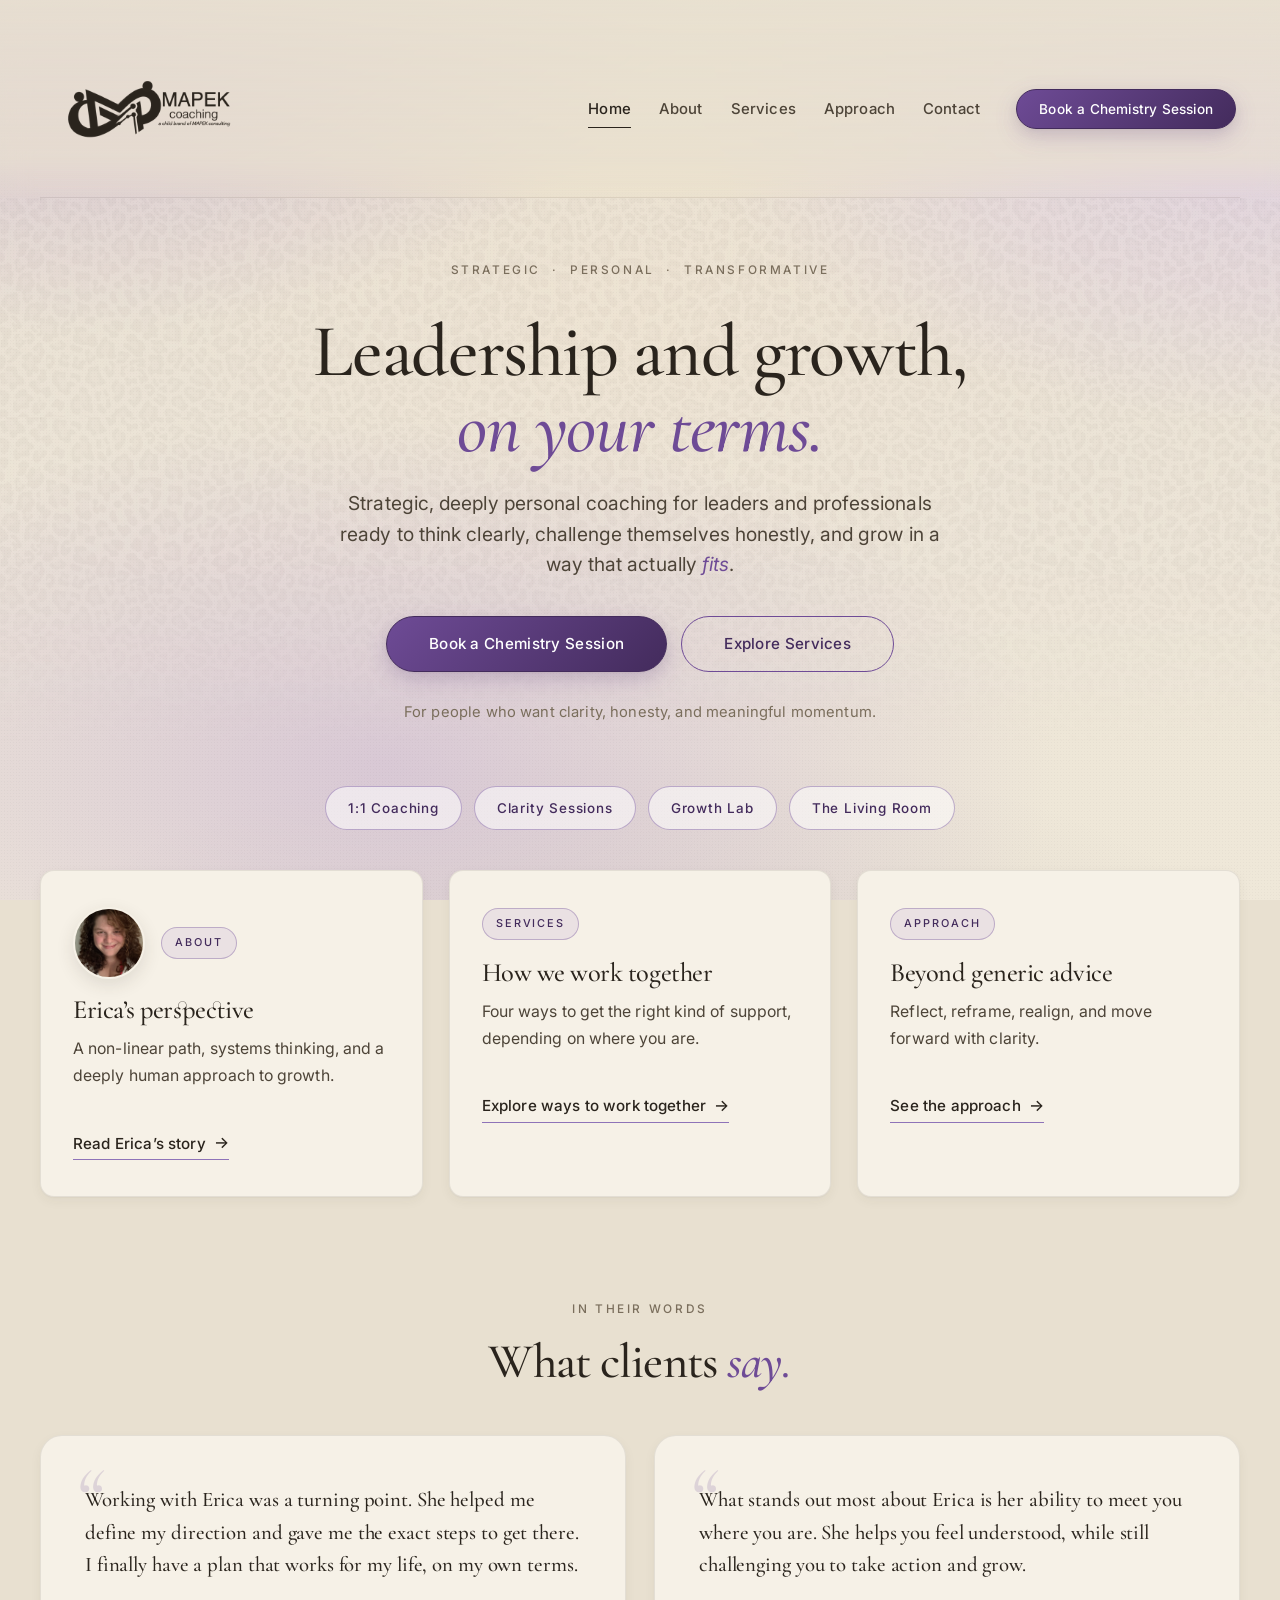
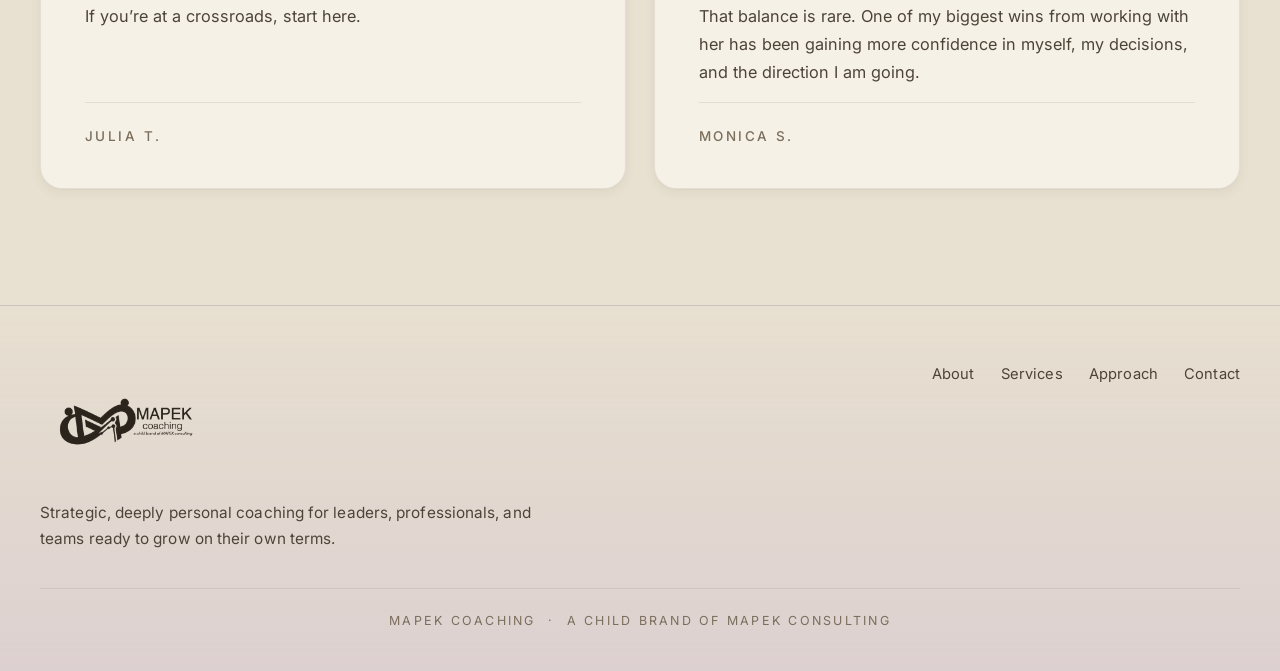
==== commit bfcd29b0: "Fourth Service Offering" ====
--- a/mapek-coaching-stone-v8/index.html
+++ b/mapek-coaching-stone-v8/index.html
@@ -8,7 +8,7 @@
   <link rel="preconnect" href="https://fonts.googleapis.com">
   <link rel="preconnect" href="https://fonts.gstatic.com" crossorigin>
   <link href="https://fonts.googleapis.com/css2?family=Cormorant+Garamond:ital,wght@0,500;0,600;0,700;1,500&family=Inter:wght@300;400;500;600&display=swap" rel="stylesheet">
-  <link rel="stylesheet" href="styles.css?v=22" />
+  <link rel="stylesheet" href="styles.css?v=28" />
 </head>
 <body class="page-body home-page">
   <header class="site-header" id="top">
@@ -50,25 +50,17 @@
         </div>
       </div>
 
-      <div class="container">
-        <div class="services-band">
-          <article>
-            <h3>1:1 Leadership</h3>
-            <p>Personalized coaching for growth, transition, and stepping into bigger roles with more confidence.</p>
-          </article>
-          <article>
-            <h3>Team Coaching</h3>
-            <p>Thoughtful support for teams navigating change, communication, and evolving expectations.</p>
-          </article>
-          <article>
-            <h3>Executive Focused</h3>
-            <p>Strategic partnership for thoughtful professionals leading through complexity, influence, and change.</p>
-          </article>
-        </div>
-      </div>
     </section>
 
     <section class="section preview-section">
+      <div class="container">
+        <nav class="service-pills" aria-label="Service offerings">
+          <a class="service-pill" href="services.html#momentum">1:1 Coaching</a>
+          <a class="service-pill" href="services.html#clarity-session">Clarity Sessions</a>
+          <a class="service-pill" href="services.html#growth-lab">Growth Lab</a>
+          <a class="service-pill" href="services.html#living-room">The Living Room</a>
+        </nav>
+      </div>
       <div class="container cards three">
         <article class="card service-card">
           <div style="display:flex; align-items:center; gap:16px; margin-bottom:16px;">
@@ -84,7 +76,7 @@
         <article class="card service-card">
           <span class="card-tag">Services</span>
           <h3>How we work together</h3>
-          <p>Three ways to get the right kind of support, depending on where you are.</p>
+          <p>Four ways to get the right kind of support, depending on where you are.</p>
           <a class="text-link" href="services.html">Explore ways to work together</a>
         </article>
         <article class="card service-card">
--- a/mapek-coaching-stone-v8/styles.css
+++ b/mapek-coaching-stone-v8/styles.css
@@ -534,7 +534,7 @@
 .services-band {
   margin-top: 36px;
   display: grid;
-  grid-template-columns: repeat(3, 1fr);
+  grid-template-columns: repeat(2, 1fr);
   gap: 0;
   background: var(--stone-50);
   border: 1px solid var(--line);
@@ -559,10 +559,12 @@
   z-index: 1;
   padding: 38px 34px;
   border-right: 1px solid var(--line);
+  border-bottom: 1px solid var(--line);
   transition: background-color 0.3s ease;
 }
 
-.services-band article:last-child { border-right: none; }
+.services-band article:nth-child(2n) { border-right: none; }
+.services-band article:nth-last-child(-n+2) { border-bottom: none; }
 
 .services-band article:hover {
   background: rgba(184, 155, 209, 0.10);
@@ -1543,3 +1545,59 @@
   mask-image: linear-gradient(180deg, black 0%, black 65%, transparent 100%);
   -webkit-mask-image: linear-gradient(180deg, black 0%, black 65%, transparent 100%);
 }
+
+
+/* 4-card service grid (2x2 desktop, 1 column mobile) */
+.cards.four {
+  display: grid;
+  grid-template-columns: repeat(2, 1fr);
+  gap: 26px;
+}
+
+@media (max-width: 880px) {
+  .cards.four {
+    grid-template-columns: 1fr;
+  }
+}
+
+
+/* ==========================================================================
+   Service pills (home page — preview-section top row)
+   ========================================================================== */
+.service-pills {
+  display: flex;
+  justify-content: center;
+  gap: 12px;
+  flex-wrap: wrap;
+  margin: 0 0 40px;
+}
+
+.service-pill {
+  display: inline-flex;
+  align-items: center;
+  padding: 10px 22px;
+  border: 1px solid rgba(110, 75, 150, 0.42);
+  border-radius: 999px;
+  color: var(--plum-700);
+  background: rgba(255, 255, 255, 0.55);
+  font-family: "Inter", sans-serif;
+  font-size: 0.84rem;
+  font-weight: 500;
+  letter-spacing: 0.06em;
+  text-decoration: none;
+  white-space: nowrap;
+  transition: transform 0.22s cubic-bezier(0.65, 0, 0.35, 1), background 0.22s ease, color 0.22s ease, border-color 0.22s ease, box-shadow 0.22s ease;
+}
+
+.service-pill:hover {
+  background: var(--plum-600);
+  color: #ffffff;
+  border-color: var(--plum-600);
+  transform: translateY(-1px);
+  box-shadow: 0 6px 14px rgba(110, 75, 150, 0.20);
+}
+
+@media (max-width: 480px) {
+  .service-pills { gap: 8px; margin-bottom: 28px; }
+  .service-pill { padding: 8px 16px; font-size: 0.78rem; }
+}
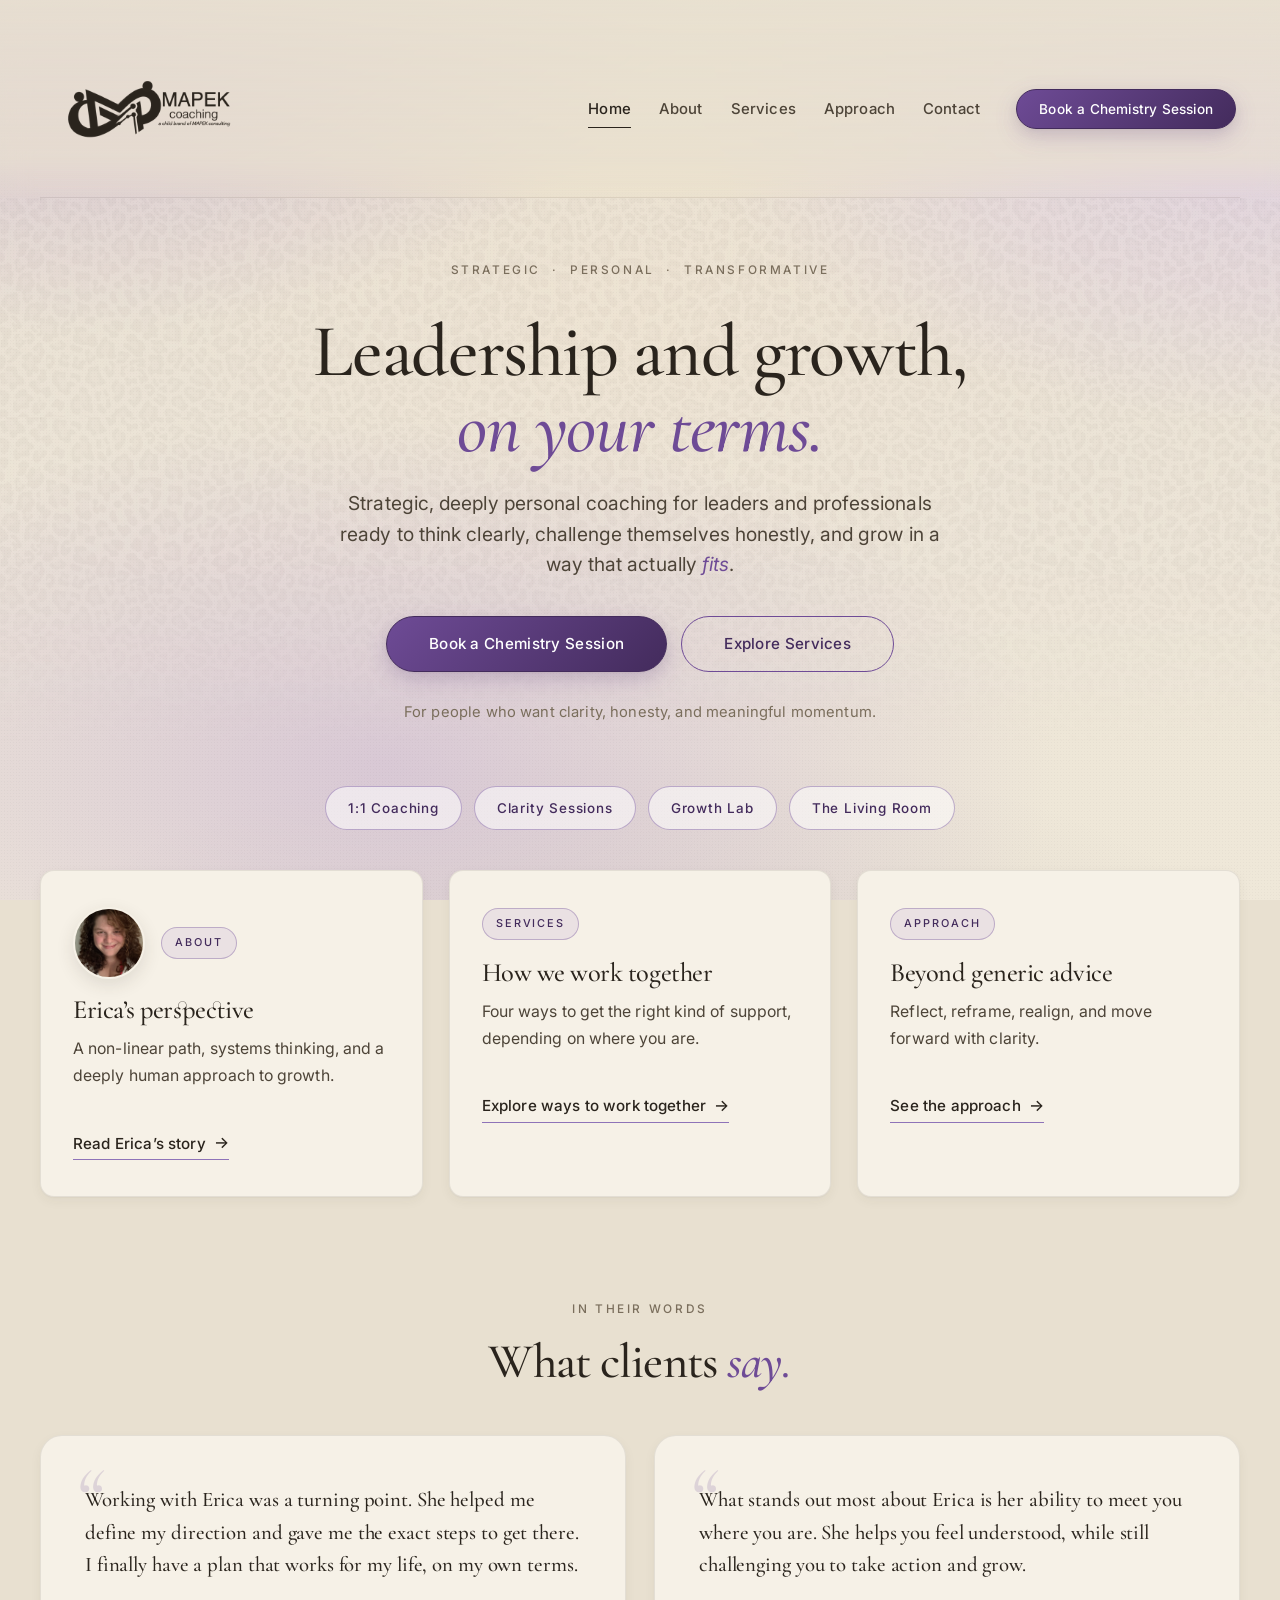
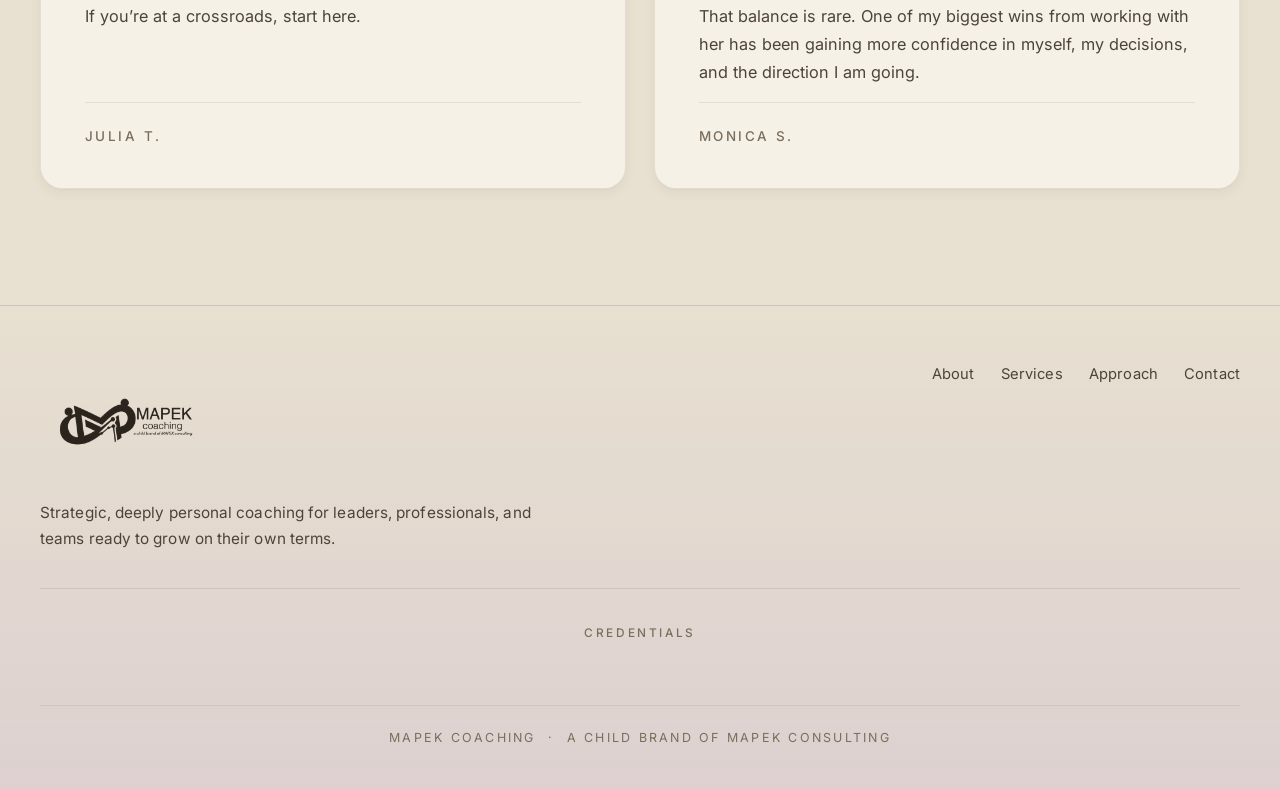
==== commit 0608ba10: "Added Credential Badges" ====
--- a/mapek-coaching-stone-v8/index.html
+++ b/mapek-coaching-stone-v8/index.html
@@ -8,7 +8,7 @@
   <link rel="preconnect" href="https://fonts.googleapis.com">
   <link rel="preconnect" href="https://fonts.gstatic.com" crossorigin>
   <link href="https://fonts.googleapis.com/css2?family=Cormorant+Garamond:ital,wght@0,500;0,600;0,700;1,500&family=Inter:wght@300;400;500;600&display=swap" rel="stylesheet">
-  <link rel="stylesheet" href="styles.css?v=28" />
+  <link rel="stylesheet" href="styles.css?v=29" />
 </head>
 <body class="page-body home-page">
   <header class="site-header" id="top">
@@ -136,11 +136,23 @@
         <a href="contact.html">Contact</a>
       </div>
     </div>
+    <div class="container credentials-strip">
+      <p class="eyebrow">Credentials</p>
+      <div class="credentials-grid">
+        <div data-iframe-width="150" data-iframe-height="270" data-share-badge-id="fa4e7347-4e3c-48f8-82d4-2e4ea4fa8544" data-share-badge-host="https://www.credly.com"></div>
+        <div data-iframe-width="150" data-iframe-height="270" data-share-badge-id="13cc1747-1c7b-4580-8d10-1c09fc70dd99" data-share-badge-host="https://www.credly.com"></div>
+        <div data-iframe-width="150" data-iframe-height="270" data-share-badge-id="6d89c6f0-7fdb-4625-aa58-31dde0d2b1b4" data-share-badge-host="https://www.credly.com"></div>
+        <div data-iframe-width="150" data-iframe-height="270" data-share-badge-id="57b413a9-18a7-431b-96da-5d138f94674d" data-share-badge-host="https://www.credly.com"></div>
+        <div data-iframe-width="150" data-iframe-height="270" data-share-badge-id="67e6eb03-6073-4d0f-a0dc-d6d54c10e6e7" data-share-badge-host="https://www.credly.com"></div>
+        <div data-iframe-width="150" data-iframe-height="270" data-share-badge-id="dcde8849-a425-4f1b-a0b8-2fe2fe5684dd" data-share-badge-host="https://www.credly.com"></div>
+      </div>
+    </div>
     <div class="container">
       <div class="footer-sub">MAPEK Coaching &nbsp;·&nbsp; A child brand of MAPEK Consulting</div>
     </div>
   </footer>
 
   <script src="script.js"></script>
+<script type="text/javascript" async src="https://cdn.credly.com/assets/utilities/embed.js"></script>
 </body>
 </html>
--- a/mapek-coaching-stone-v8/styles.css
+++ b/mapek-coaching-stone-v8/styles.css
@@ -1601,3 +1601,38 @@
   .service-pills { gap: 8px; margin-bottom: 28px; }
   .service-pill { padding: 8px 16px; font-size: 0.78rem; }
 }
+
+/* ==========================================================================
+   Credentials strip (footer) — Credly badges
+   ========================================================================== */
+.credentials-strip {
+  padding: 28px 0 8px;
+  border-top: 1px solid var(--line);
+  margin-top: 36px;
+  text-align: center;
+}
+
+.credentials-strip .eyebrow {
+  margin: 0 auto 18px;
+  display: inline-flex;
+  justify-content: center;
+}
+
+.credentials-grid {
+  display: flex;
+  justify-content: center;
+  align-items: flex-start;
+  flex-wrap: wrap;
+  gap: 14px;
+  margin: 0 auto;
+  max-width: 1100px;
+}
+
+.credentials-grid > div {
+  flex: 0 0 auto;
+}
+
+@media (max-width: 880px) {
+  .credentials-strip { padding-top: 22px; margin-top: 28px; }
+  .credentials-grid { gap: 10px; }
+}
